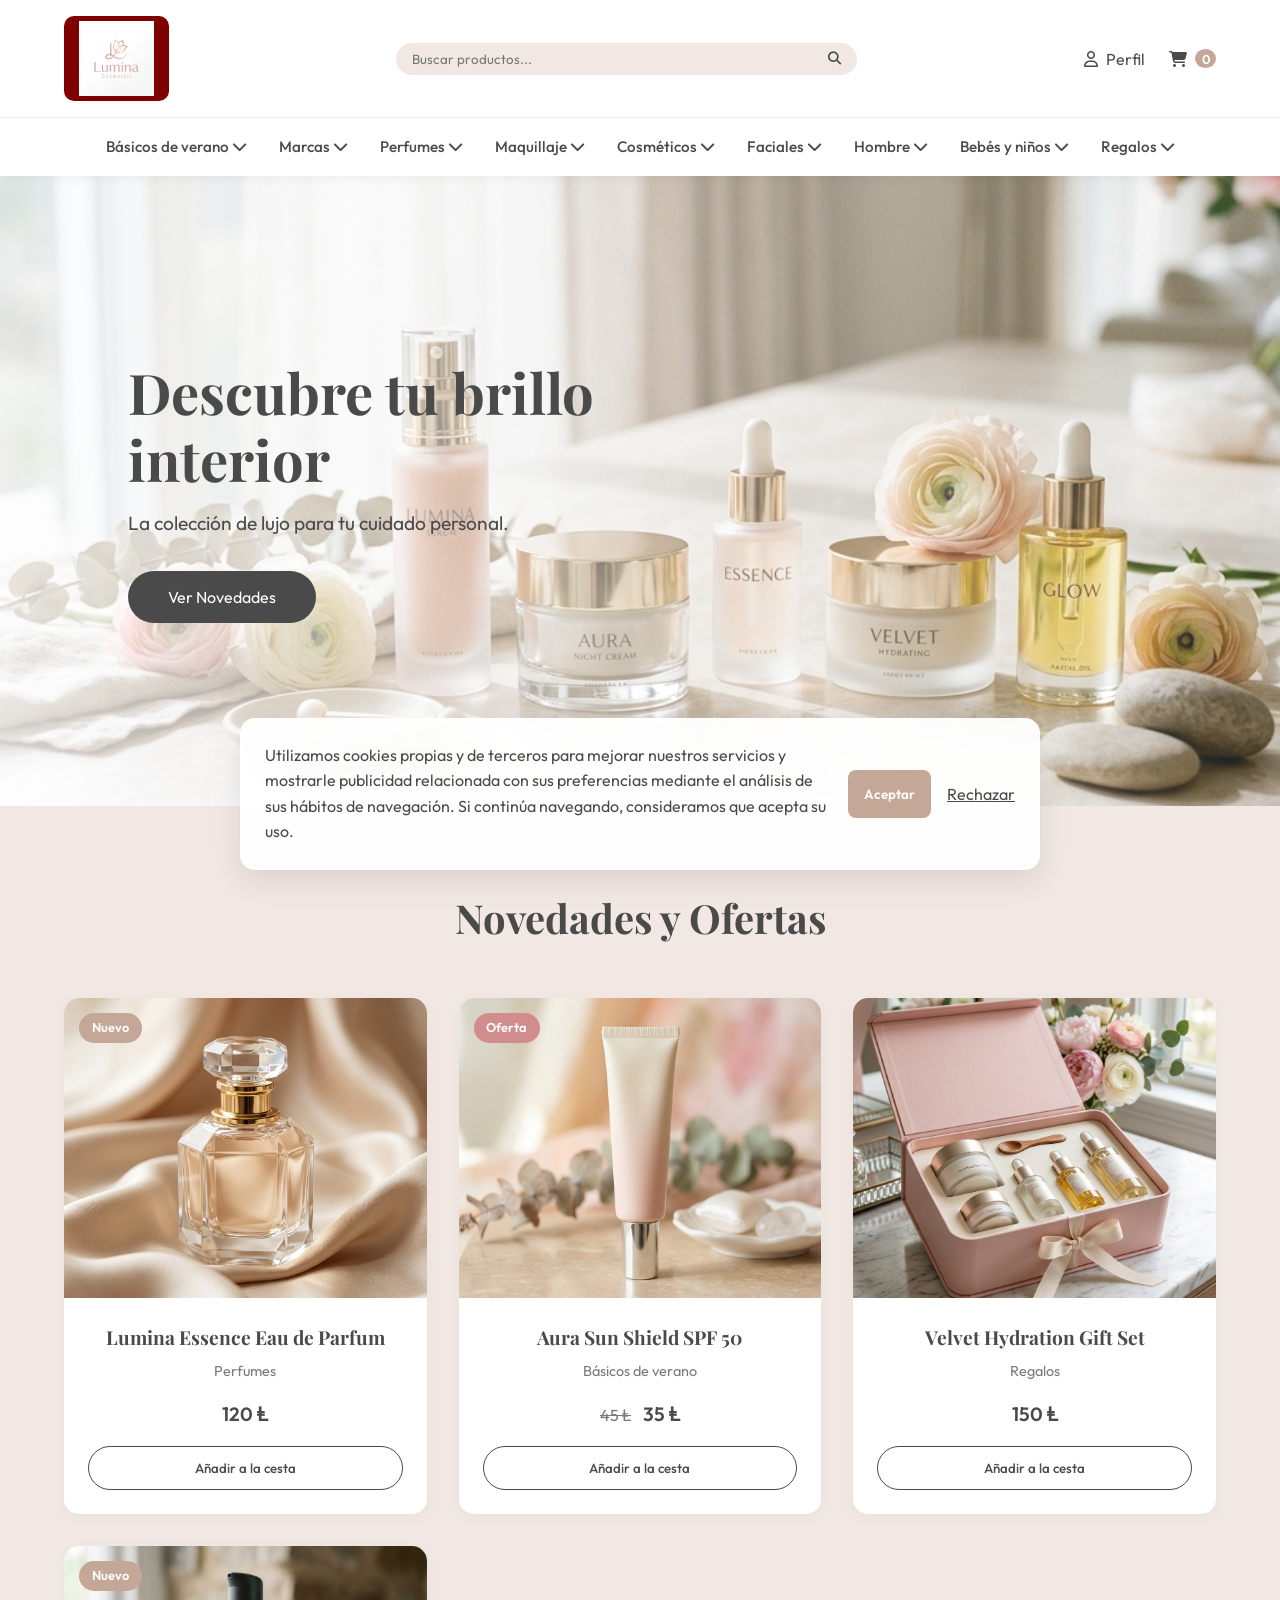
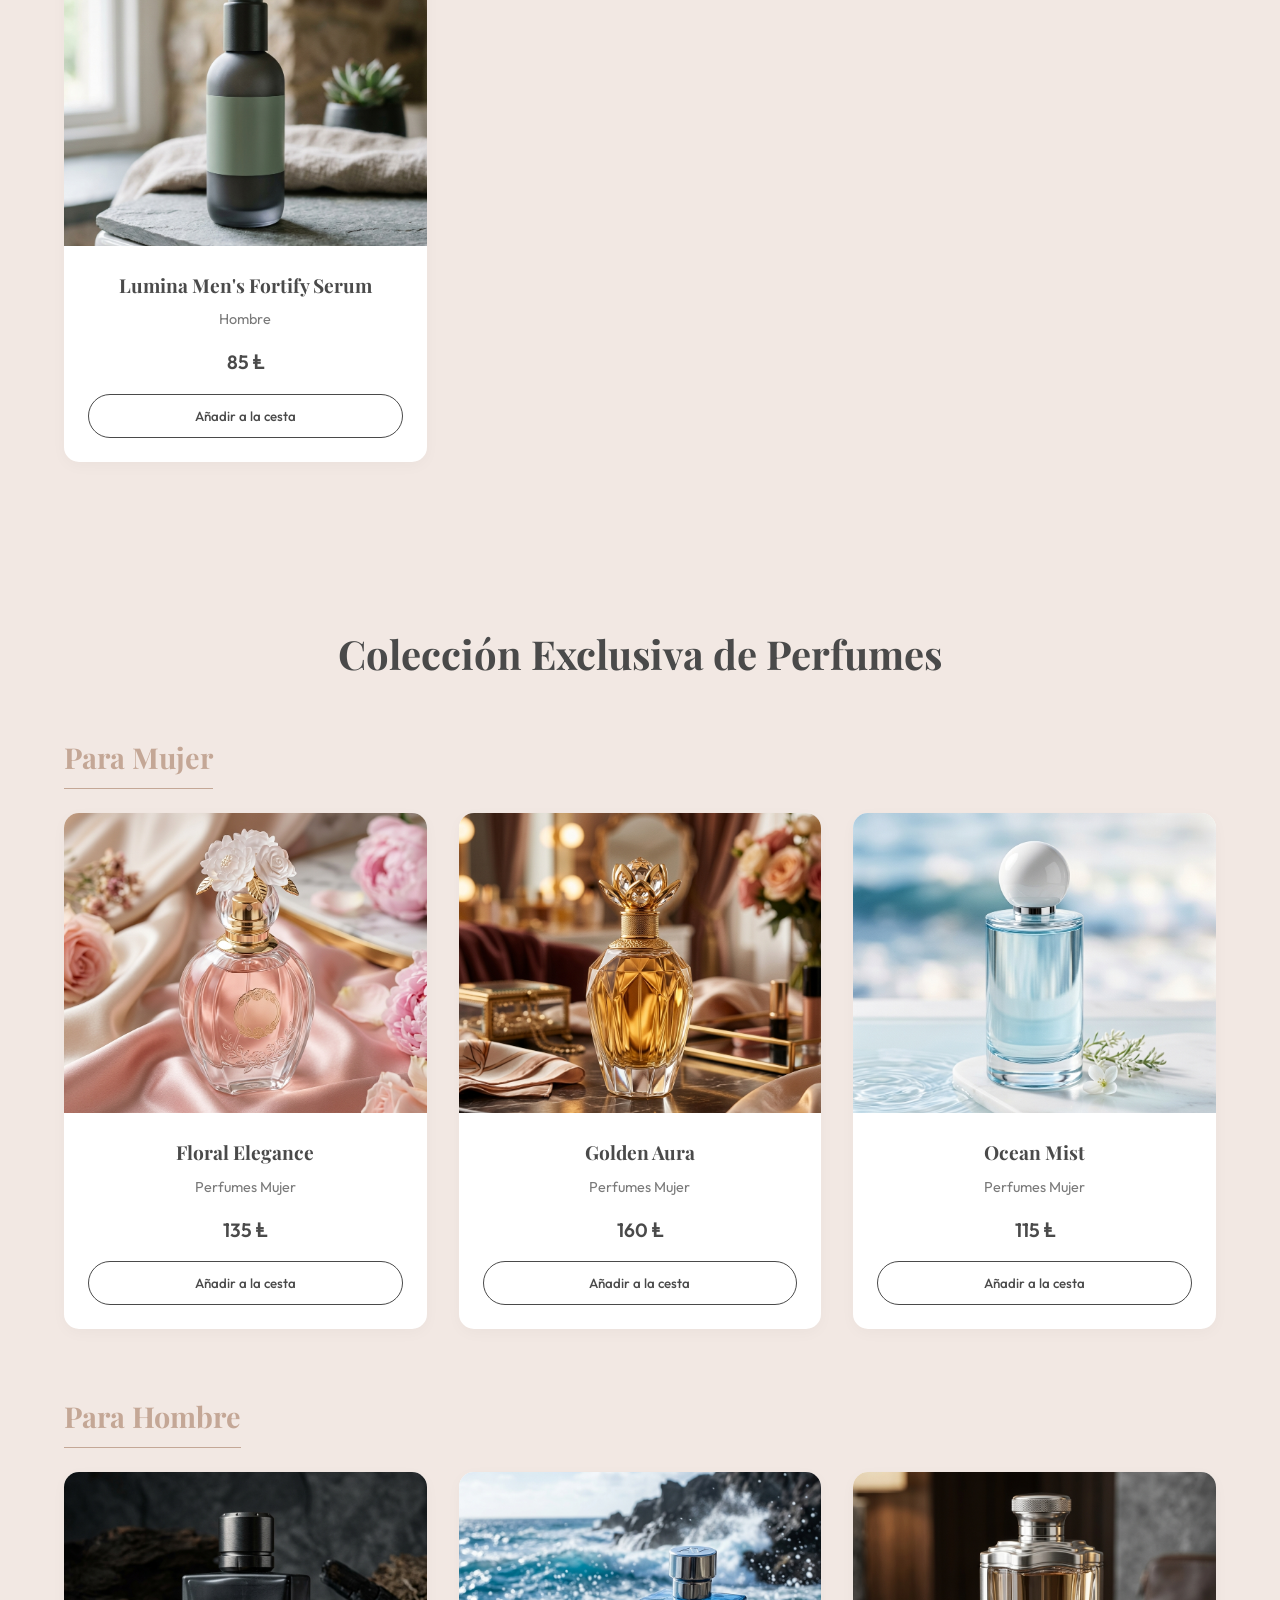
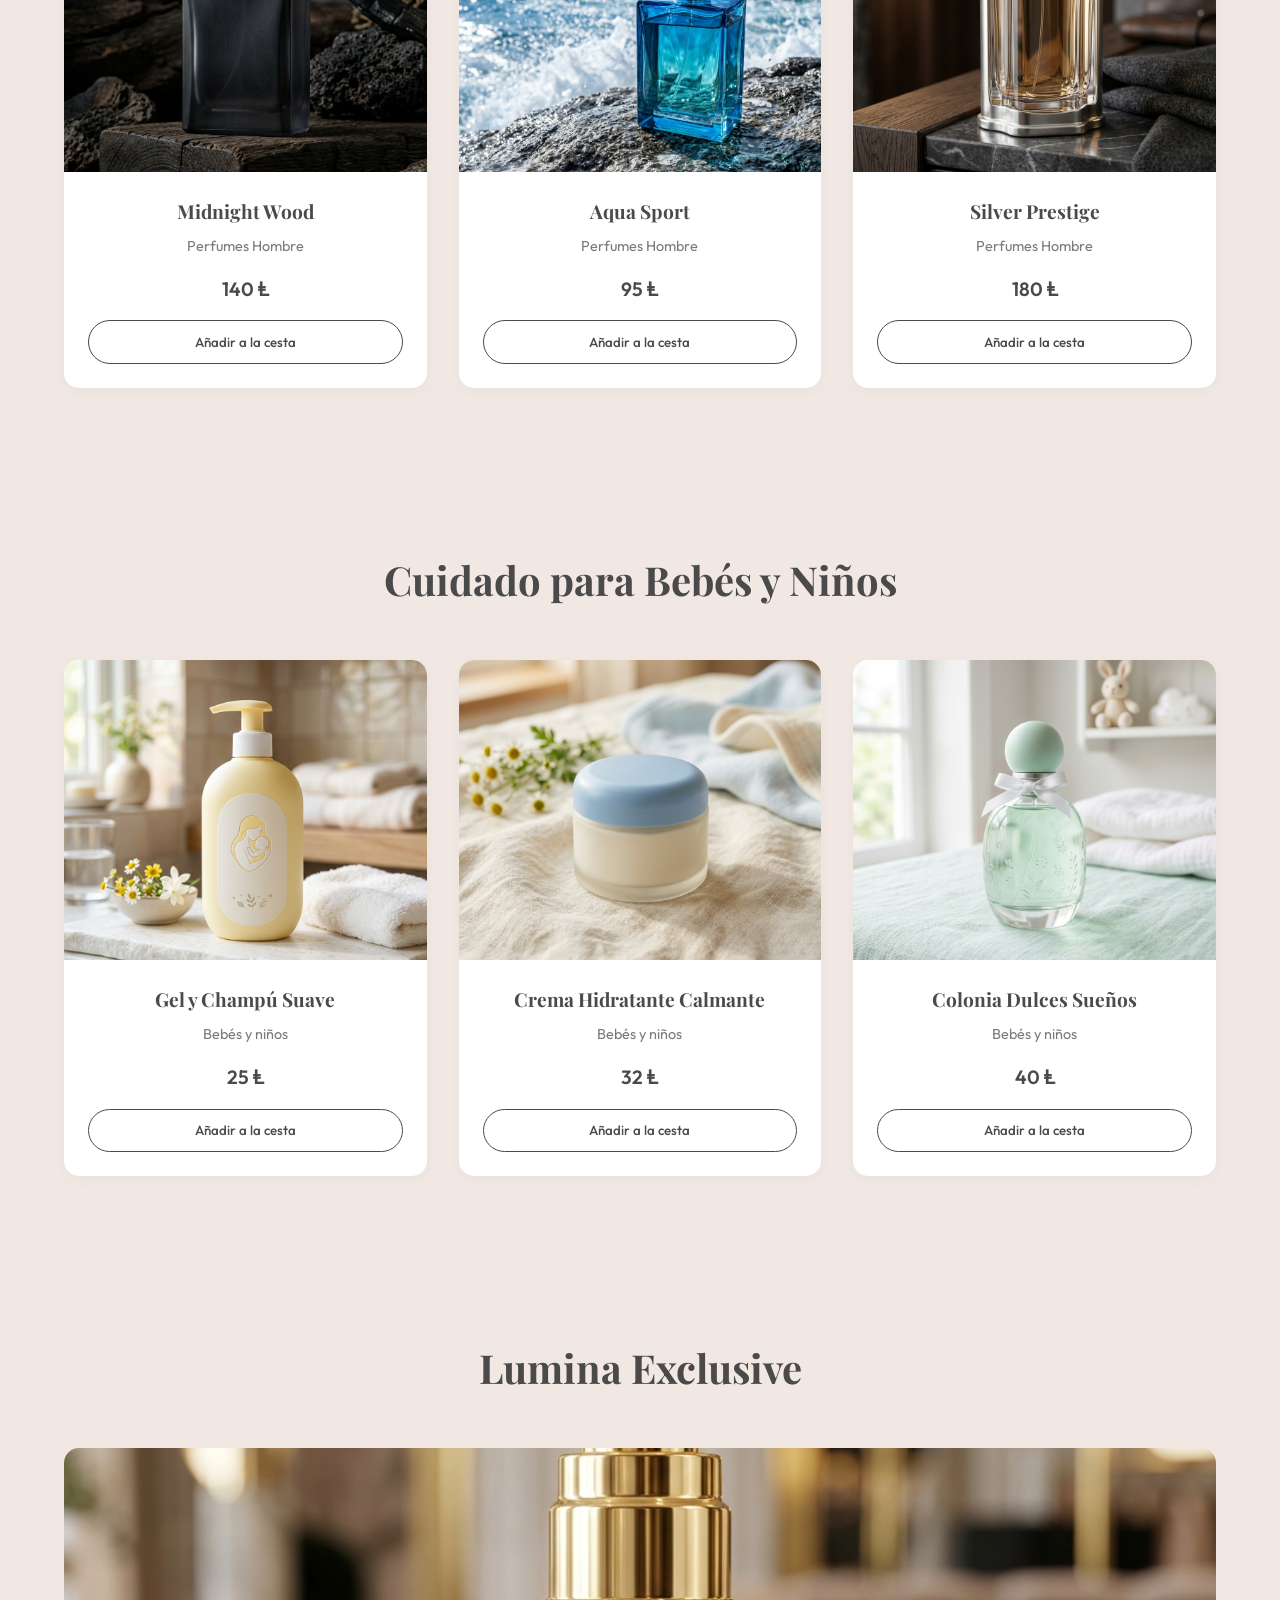
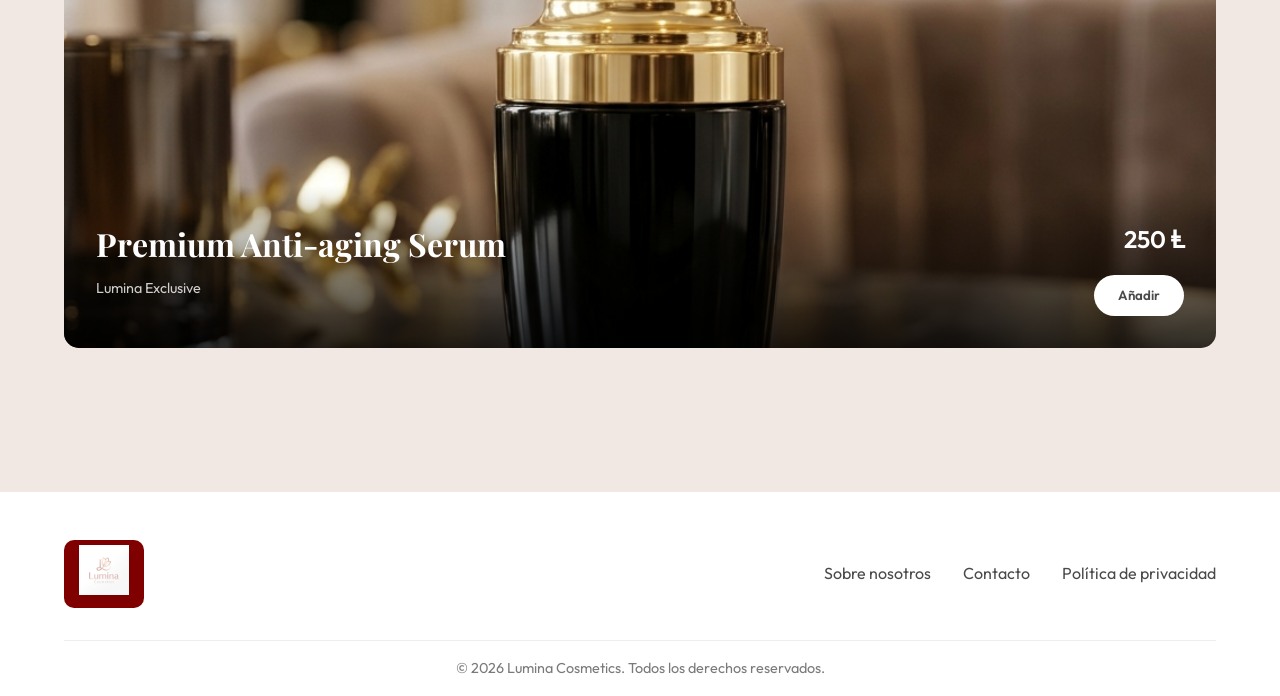
==== projects/e-commerce/index.html @ e0c413e1 "Solucionar problema de submodulo en e-commerce" ====
<!DOCTYPE html>
<html lang="es">
<head>
    <meta charset="UTF-8">
    <meta name="viewport" content="width=1200">
    <title>Lumina Cosmetics</title>
    <link rel="stylesheet" href="style.css">
    <!-- Font Awesome for icons -->
    <link rel="stylesheet" href="https://cdnjs.cloudflare.com/ajax/libs/font-awesome/6.4.0/css/all.min.css">
</head>
<body>

    <!-- Header -->
    <header class="main-header">
        <div class="header-container">
            <div class="logo">
                <a href="#"><img src="assets/logo.png" alt="Lumina Cosmetics"></a>
            </div>
            
            <div class="search-bar">
                <input type="text" id="searchInput" placeholder="Buscar productos...">
                <button id="searchBtn"><i class="fas fa-search"></i></button>
                <div id="searchResults" class="search-results-dropdown"></div>
            </div>
            
            <div class="user-actions">
                <button id="userBtn" class="icon-btn"><i class="far fa-user"></i> <span id="userNameDisplay">Perfil</span></button>
                <button id="cartBtn" class="icon-btn"><i class="fas fa-shopping-cart"></i> <span class="cart-count">0</span></button>
            </div>
        </div>

        <!-- Navigation Menu -->
        <nav class="main-nav">
            <ul class="nav-links">
                <li class="dropdown">
                    <a href="#">Básicos de verano <i class="fas fa-chevron-down"></i></a>
                    <div class="dropdown-content">
                        <a href="#">Solares</a>
                        <a href="#">Aftersun</a>
                        <a href="#">Cremas ligeras</a>
                    </div>
                </li>
                <li class="dropdown">
                    <a href="#">Marcas <i class="fas fa-chevron-down"></i></a>
                    <div class="dropdown-content">
                        <a href="#">Lumina Exclusives</a>
                        <a href="#">Aura</a>
                        <a href="#">Velvet</a>
                    </div>
                </li>
                <li class="dropdown">
                    <a href="#">Perfumes <i class="fas fa-chevron-down"></i></a>
                    <div class="dropdown-content">
                        <a href="#">Para Mujer</a>
                        <a href="#">Para Hombre</a>
                        <a href="#">Unisex</a>
                    </div>
                </li>
                <li class="dropdown">
                    <a href="#">Maquillaje <i class="fas fa-chevron-down"></i></a>
                    <div class="dropdown-content">
                        <a href="#">Rostro</a>
                        <a href="#">Ojos</a>
                        <a href="#">Labios</a>
                    </div>
                </li>
                <li class="dropdown">
                    <a href="#">Cosméticos <i class="fas fa-chevron-down"></i></a>
                    <div class="dropdown-content">
                        <a href="#">Cuerpo</a>
                        <a href="#">Cabello</a>
                        <a href="#">Accesorios</a>
                    </div>
                </li>
                <li class="dropdown">
                    <a href="#">Faciales <i class="fas fa-chevron-down"></i></a>
                    <div class="dropdown-content">
                        <a href="#">Limpieza</a>
                        <a href="#">Hidratación</a>
                        <a href="#">Anti-edad</a>
                    </div>
                </li>
                <li class="dropdown">
                    <a href="#">Hombre <i class="fas fa-chevron-down"></i></a>
                    <div class="dropdown-content">
                        <a href="#">Afeitado</a>
                        <a href="#">Cuidado Facial</a>
                        <a href="#">Cuidado Corporal</a>
                    </div>
                </li>
                <li class="dropdown">
                    <a href="#">Bebés y niños <i class="fas fa-chevron-down"></i></a>
                    <div class="dropdown-content">
                        <a href="#">Geles y Champús</a>
                        <a href="#">Lociones</a>
                        <a href="#">Colonias</a>
                    </div>
                </li>
                <li class="dropdown">
                    <a href="#">Regalos <i class="fas fa-chevron-down"></i></a>
                    <div class="dropdown-content">
                        <a href="#">Packs Mujer</a>
                        <a href="#">Packs Hombre</a>
                        <a href="#">Tarjetas Regalo</a>
                    </div>
                </li>
            </ul>
        </nav>
    </header>

    <!-- Main Content -->
    <main>
        <!-- Hero Section -->
        <section class="hero" style="background-image: url('assets/hero.png');">
            <div class="hero-content">
                <h1>Descubre tu brillo interior</h1>
                <p>La colección de lujo para tu cuidado personal.</p>
                <button class="cta-button">Ver Novedades</button>
            </div>
        </section>

        <!-- Featured Products -->
        <section class="products-section">
            <h2>Novedades y Ofertas</h2>
            <div class="products-grid">
                
                <!-- Product 1 -->
                <div class="product-card">
                    <div class="product-image">
                        <img src="assets/perfume.png" alt="Perfume Essence">
                        <span class="badge new">Nuevo</span>
                    </div>
                    <div class="product-info">
                        <h3>Lumina Essence Eau de Parfum</h3>
                        <p class="category">Perfumes</p>
                        <div class="price">
                            <span class="current-price">120 Ⱡ</span>
                        </div>
                        <button class="add-to-cart-btn" data-id="1" data-name="Lumina Essence" data-price="120" data-img="assets/perfume.png">Añadir a la cesta</button>
                    </div>
                </div>

                <!-- Product 2 -->
                <div class="product-card">
                    <div class="product-image">
                        <img src="assets/sunscreen.png" alt="Sunscreen SPF 50">
                        <span class="badge sale">Oferta</span>
                    </div>
                    <div class="product-info">
                        <h3>Aura Sun Shield SPF 50</h3>
                        <p class="category">Básicos de verano</p>
                        <div class="price">
                            <span class="old-price">45 Ⱡ</span>
                            <span class="current-price">35 Ⱡ</span>
                        </div>
                        <button class="add-to-cart-btn" data-id="2" data-name="Aura Sun Shield" data-price="35" data-img="assets/sunscreen.png">Añadir a la cesta</button>
                    </div>
                </div>

                <!-- Product 3 -->
                <div class="product-card">
                    <div class="product-image">
                        <img src="assets/gift_set.png" alt="Pack Regalo Skincare">
                    </div>
                    <div class="product-info">
                        <h3>Velvet Hydration Gift Set</h3>
                        <p class="category">Regalos</p>
                        <div class="price">
                            <span class="current-price">150 Ⱡ</span>
                        </div>
                        <button class="add-to-cart-btn" data-id="3" data-name="Velvet Hydration Set" data-price="150" data-img="assets/gift_set.png">Añadir a la cesta</button>
                    </div>
                </div>

                <!-- Product 4 -->
                <div class="product-card">
                    <div class="product-image">
                        <img src="assets/mens_skincare.png" alt="Cuidado Facial Hombre">
                        <span class="badge new">Nuevo</span>
                    </div>
                    <div class="product-info">
                        <h3>Lumina Men's Fortify Serum</h3>
                        <p class="category">Hombre</p>
                        <div class="price">
                            <span class="current-price">85 Ⱡ</span>
                        </div>
                        <button class="add-to-cart-btn" data-id="4" data-name="Men's Fortify Serum" data-price="85" data-img="assets/mens_skincare.png">Añadir a la cesta</button>
                    </div>
                </div>

            </div>
        </section>

        <!-- Perfume Collection -->
        <section class="products-section">
            <h2>Colección Exclusiva de Perfumes</h2>
            
            <h3 class="collection-title">Para Mujer</h3>
            <div class="products-grid">
                <!-- W1 -->
                <div class="product-card">
                    <div class="product-image">
                        <img src="assets/perfume_w1.png" alt="Floral Elegance">
                    </div>
                    <div class="product-info">
                        <h3>Floral Elegance</h3>
                        <p class="category">Perfumes Mujer</p>
                        <div class="price">
                            <span class="current-price">135 Ⱡ</span>
                        </div>
                        <button class="add-to-cart-btn" data-id="10" data-name="Floral Elegance" data-price="135" data-img="assets/perfume_w1.png">Añadir a la cesta</button>
                    </div>
                </div>
                <!-- W2 -->
                <div class="product-card">
                    <div class="product-image">
                        <img src="assets/perfume_w2.png" alt="Golden Aura">
                    </div>
                    <div class="product-info">
                        <h3>Golden Aura</h3>
                        <p class="category">Perfumes Mujer</p>
                        <div class="price">
                            <span class="current-price">160 Ⱡ</span>
                        </div>
                        <button class="add-to-cart-btn" data-id="11" data-name="Golden Aura" data-price="160" data-img="assets/perfume_w2.png">Añadir a la cesta</button>
                    </div>
                </div>
                <!-- W3 -->
                <div class="product-card">
                    <div class="product-image">
                        <img src="assets/perfume_w3.png" alt="Ocean Mist">
                    </div>
                    <div class="product-info">
                        <h3>Ocean Mist</h3>
                        <p class="category">Perfumes Mujer</p>
                        <div class="price">
                            <span class="current-price">115 Ⱡ</span>
                        </div>
                        <button class="add-to-cart-btn" data-id="12" data-name="Ocean Mist" data-price="115" data-img="assets/perfume_w3.png">Añadir a la cesta</button>
                    </div>
                </div>
            </div>

            <h3 class="collection-title" style="margin-top: 4rem;">Para Hombre</h3>
            <div class="products-grid">
                <!-- M1 -->
                <div class="product-card">
                    <div class="product-image">
                        <img src="assets/perfume_m1.png" alt="Midnight Wood">
                    </div>
                    <div class="product-info">
                        <h3>Midnight Wood</h3>
                        <p class="category">Perfumes Hombre</p>
                        <div class="price">
                            <span class="current-price">140 Ⱡ</span>
                        </div>
                        <button class="add-to-cart-btn" data-id="13" data-name="Midnight Wood" data-price="140" data-img="assets/perfume_m1.png">Añadir a la cesta</button>
                    </div>
                </div>
                <!-- M2 -->
                <div class="product-card">
                    <div class="product-image">
                        <img src="assets/perfume_m2.png" alt="Aqua Sport">
                    </div>
                    <div class="product-info">
                        <h3>Aqua Sport</h3>
                        <p class="category">Perfumes Hombre</p>
                        <div class="price">
                            <span class="current-price">95 Ⱡ</span>
                        </div>
                        <button class="add-to-cart-btn" data-id="14" data-name="Aqua Sport" data-price="95" data-img="assets/perfume_m2.png">Añadir a la cesta</button>
                    </div>
                </div>
                <!-- M3 -->
                <div class="product-card">
                    <div class="product-image">
                        <img src="assets/perfume_m3.png" alt="Silver Prestige">
                    </div>
                    <div class="product-info">
                        <h3>Silver Prestige</h3>
                        <p class="category">Perfumes Hombre</p>
                        <div class="price">
                            <span class="current-price">180 Ⱡ</span>
                        </div>
                        <button class="add-to-cart-btn" data-id="15" data-name="Silver Prestige" data-price="180" data-img="assets/perfume_m3.png">Añadir a la cesta</button>
                    </div>
                </div>
            </div>
        </section>

        <!-- Baby Collection -->
        <section class="products-section">
            <h2>Cuidado para Bebés y Niños</h2>
            <div class="products-grid">
                <!-- B1 -->
                <div class="product-card">
                    <div class="product-image">
                        <img src="assets/baby_p1.png" alt="Gel y Champú Suave">
                    </div>
                    <div class="product-info">
                        <h3>Gel y Champú Suave</h3>
                        <p class="category">Bebés y niños</p>
                        <div class="price">
                            <span class="current-price">25 Ⱡ</span>
                        </div>
                        <button class="add-to-cart-btn" data-id="16" data-name="Gel y Champú Suave" data-price="25" data-img="assets/baby_p1.png">Añadir a la cesta</button>
                    </div>
                </div>
                <!-- B2 -->
                <div class="product-card">
                    <div class="product-image">
                        <img src="assets/baby_p2.png" alt="Crema Hidratante Calmante">
                    </div>
                    <div class="product-info">
                        <h3>Crema Hidratante Calmante</h3>
                        <p class="category">Bebés y niños</p>
                        <div class="price">
                            <span class="current-price">32 Ⱡ</span>
                        </div>
                        <button class="add-to-cart-btn" data-id="17" data-name="Crema Hidratante Calmante" data-price="32" data-img="assets/baby_p2.png">Añadir a la cesta</button>
                    </div>
                </div>
                <!-- B3 -->
                <div class="product-card">
                    <div class="product-image">
                        <img src="assets/baby_p3.png" alt="Colonia Dulces Sueños">
                    </div>
                    <div class="product-info">
                        <h3>Colonia Dulces Sueños</h3>
                        <p class="category">Bebés y niños</p>
                        <div class="price">
                            <span class="current-price">40 Ⱡ</span>
                        </div>
                        <button class="add-to-cart-btn" data-id="18" data-name="Colonia Dulces Sueños" data-price="40" data-img="assets/baby_p3.png">Añadir a la cesta</button>
                    </div>
                </div>
            </div>
        </section>

        <!-- Lumina Exclusive Collection (Slider) -->
        <section class="products-section">
            <h2>Lumina Exclusive</h2>
            <div class="full-width-slider">
                <!-- LE 1 -->
                <div class="full-slide">
                    <img src="assets/le_1.png" alt="Premium Anti-aging Serum">
                    <div class="slide-info">
                        <div>
                            <h3>Premium Anti-aging Serum</h3>
                            <p class="category">Lumina Exclusive</p>
                        </div>
                        <div class="slide-action">
                            <span class="current-price">250 Ⱡ</span>
                            <button class="add-to-cart-btn" data-id="19" data-name="Premium Anti-aging Serum" data-price="250" data-img="assets/le_1.png">Añadir</button>
                        </div>
                    </div>
                </div>
                <!-- LE 2 -->
                <div class="full-slide">
                    <img src="assets/le_2.png" alt="Ultimate Hydration Cream">
                    <div class="slide-info">
                        <div>
                            <h3>Ultimate Hydration Cream</h3>
                            <p class="category">Lumina Exclusive</p>
                        </div>
                        <div class="slide-action">
                            <span class="current-price">220 Ⱡ</span>
                            <button class="add-to-cart-btn" data-id="20" data-name="Ultimate Hydration Cream" data-price="220" data-img="assets/le_2.png">Añadir</button>
                        </div>
                    </div>
                </div>
                <!-- LE 3 (Placeholder) -->
                <div class="full-slide">
                    <img src="assets/perfume.png" alt="Illuminating Eye Contour">
                    <div class="slide-info">
                        <div>
                            <h3>Illuminating Eye Contour</h3>
                            <p class="category">Lumina Exclusive</p>
                        </div>
                        <div class="slide-action">
                            <span class="current-price">180 Ⱡ</span>
                            <button class="add-to-cart-btn" data-id="21" data-name="Illuminating Eye Contour" data-price="180" data-img="assets/perfume.png">Añadir</button>
                        </div>
                    </div>
                </div>
                <!-- LE 4 (Placeholder) -->
                <div class="full-slide">
                    <img src="assets/gift_set.png" alt="Night Repair Elixir">
                    <div class="slide-info">
                        <div>
                            <h3>Night Repair Elixir</h3>
                            <p class="category">Lumina Exclusive</p>
                        </div>
                        <div class="slide-action">
                            <span class="current-price">290 Ⱡ</span>
                            <button class="add-to-cart-btn" data-id="22" data-name="Night Repair Elixir" data-price="290" data-img="assets/gift_set.png">Añadir</button>
                        </div>
                    </div>
                </div>
                <!-- LE 5 (Placeholder) -->
                <div class="full-slide">
                    <img src="assets/mens_skincare.png" alt="Radiance Face Mask">
                    <div class="slide-info">
                        <div>
                            <h3>Radiance Face Mask</h3>
                            <p class="category">Lumina Exclusive</p>
                        </div>
                        <div class="slide-action">
                            <span class="current-price">150 Ⱡ</span>
                            <button class="add-to-cart-btn" data-id="23" data-name="Radiance Face Mask" data-price="150" data-img="assets/mens_skincare.png">Añadir</button>
                        </div>
                    </div>
                </div>
            </div>
        </section>
    </main>

    <!-- Footer -->
    <footer>
        <div class="footer-content">
            <div class="footer-logo">
                <img src="assets/logo.png" alt="Lumina Cosmetics">
            </div>
            <div class="footer-links">
                <a href="#">Sobre nosotros</a>
                <a href="#">Contacto</a>
                <a href="#">Política de privacidad</a>
            </div>
        </div>
        <p class="copyright">&copy; 2026 Lumina Cosmetics. Todos los derechos reservados.</p>
    </footer>

    <!-- Modals -->

    <!-- Auth Modal -->
    <div id="authModal" class="modal">
        <div class="modal-content glass-effect">
            <span class="close-btn auth-close">&times;</span>
            <div class="auth-forms">
                <div id="loginFormContainer">
                    <h2>Iniciar Sesión</h2>
                    <form id="loginForm">
                        <input type="email" id="loginEmail" placeholder="Email" required>
                        <input type="password" id="loginPassword" placeholder="Contraseña" required>
                        <button type="submit" class="primary-btn">Entrar</button>
                        <p>¿No tienes cuenta? <a href="#" id="showRegister">Regístrate</a></p>
                    </form>
                </div>
                <div id="registerFormContainer" style="display: none;">
                    <h2>Registro</h2>
                    <form id="registerForm">
                        <input type="text" id="regName" placeholder="Nombre completo" required>
                        <input type="email" id="regEmail" placeholder="Email" required>
                        <input type="password" id="regPassword" placeholder="Contraseña" required>
                        <button type="submit" class="primary-btn">Crear cuenta</button>
                        <p>¿Ya tienes cuenta? <a href="#" id="showLogin">Inicia sesión</a></p>
                    </form>
                </div>
            </div>
        </div>
    </div>

    <!-- Cart / Checkout Modal -->
    <div id="cartModal" class="modal">
        <div class="modal-content glass-effect cart-content">
            <span class="close-btn cart-close">&times;</span>
            <h2>Tu Cesta</h2>
            
            <div id="cartItems" class="cart-items">
                <!-- Items will be injected here via JS -->
            </div>
            
            <div class="cart-summary">
                <div class="total-row">
                    <span>Total:</span>
                    <span id="cartTotal">0 Ⱡ</span>
                </div>
                
                <div class="checkout-section">
                    <h3>Método de pago</h3>
                    <div class="payment-methods">
                        <label class="payment-option">
                            <input type="radio" name="payment" value="tarjeta" checked>
                            <i class="far fa-credit-card"></i> Tarjeta
                        </label>
                        <label class="payment-option">
                            <input type="radio" name="payment" value="bizum">
                            <i class="fas fa-mobile-alt"></i> Bizum
                        </label>
                        <label class="payment-option">
                            <input type="radio" name="payment" value="paypal">
                            <i class="fab fa-paypal"></i> PayPal
                        </label>
                    </div>
                    <button id="checkoutBtn" class="primary-btn w-100">Finalizar Compra</button>
                </div>
            </div>
        </div>
    </div>

    <!-- Cookie Banner -->
    <div id="cookieBanner" class="cookie-banner glass-effect">
        <div class="cookie-content">
            <p>Utilizamos cookies propias y de terceros para mejorar nuestros servicios y mostrarle publicidad relacionada con sus preferencias mediante el análisis de sus hábitos de navegación. Si continúa navegando, consideramos que acepta su uso.</p>
            <div class="cookie-buttons">
                <button id="acceptCookies" class="primary-btn">Aceptar</button>
                <button id="rejectCookies" class="icon-btn" style="text-decoration: underline;">Rechazar</button>
            </div>
        </div>
    </div>

    <script src="script.js"></script>
</body>
</html>
---- projects/e-commerce/style.css ----
@import url('https://fonts.googleapis.com/css2?family=Outfit:wght@300;400;500;600&family=Playfair+Display:ital,wght@0,400;0,600;1,400&display=swap');

:root {
    --primary-color: #e8dcd0; /* Soft beige */
    --secondary-color: #f2e8e3; /* Softer pastel */
    --accent-color: #c4a796; /* Darker elegant nude/sage-like accent */
    --text-color: #4a4a4a;
    --text-light: #7a7a7a;
    --white: #ffffff;
    --glass-bg: rgba(255, 255, 255, 0.7);
    --glass-border: rgba(255, 255, 255, 0.4);
    
    --font-sans: 'Outfit', sans-serif;
    --font-serif: 'Playfair Display', serif;
}

* {
    margin: 0;
    padding: 0;
    box-sizing: border-box;
}

body {
    font-family: var(--font-sans);
    color: var(--text-color);
    background-color: var(--secondary-color);
    line-height: 1.6;
}

a {
    text-decoration: none;
    color: inherit;
}

ul {
    list-style: none;
}

/* Glassmorphism utility */
.glass-effect {
    background: var(--glass-bg);
    backdrop-filter: blur(10px);
    -webkit-backdrop-filter: blur(10px);
    border: 1px solid var(--glass-border);
    box-shadow: 0 8px 32px rgba(0, 0, 0, 0.05);
}

/* Header */
.main-header {
    background-color: var(--white);
    position: sticky;
    top: 0;
    z-index: 100;
    box-shadow: 0 2px 10px rgba(0,0,0,0.05);
}

.header-container {
    display: flex;
    justify-content: space-between;
    align-items: center;
    padding: 1rem 5%;
    max-width: 1400px;
    margin: 0 auto;
}

.logo {
    background-color: #800000; /* Granate */
    padding: 5px 15px;
    border-radius: 10px;
    display: inline-block;
}

.logo a, .footer-logo {
    display: flex;
    align-items: center;
    text-decoration: none;
}

.logo img, .footer-logo img {
    height: 75px;
    object-fit: contain;
    transition: transform 0.3s ease, filter 0.3s ease;
    filter: drop-shadow(0 2px 4px rgba(0,0,0,0.05));
}

.logo img:hover, .footer-logo img:hover {
    transform: scale(1.05);
    filter: drop-shadow(0 4px 8px rgba(0,0,0,0.15));
}

.search-bar {
    display: flex;
    align-items: center;
    background-color: var(--secondary-color);
    border-radius: 25px;
    padding: 0.5rem 1rem;
    width: 40%;
    position: relative;
}

.search-results-dropdown {
    position: absolute;
    top: 110%;
    left: 0;
    width: 100%;
    background-color: var(--white);
    border-radius: 15px;
    box-shadow: 0 10px 30px rgba(0, 0, 0, 0.1);
    max-height: 400px;
    overflow-y: auto;
    z-index: 1000;
    display: none;
    flex-direction: column;
}

.search-results-dropdown.show {
    display: flex;
}

.search-result-item {
    display: flex;
    align-items: center;
    gap: 1rem;
    padding: 1rem;
    border-bottom: 1px solid #eee;
    text-decoration: none;
    color: var(--text-color);
    transition: background-color 0.2s;
    cursor: pointer;
}

.search-result-item:last-child {
    border-bottom: none;
}

.search-result-item:hover {
    background-color: var(--secondary-color);
}

.search-result-item img {
    width: 50px;
    height: 50px;
    object-fit: cover;
    border-radius: 8px;
}

.search-result-info h4 {
    margin: 0;
    font-size: 1rem;
    font-weight: 600;
}

.search-result-info p {
    margin: 0;
    font-size: 0.8rem;
    color: var(--text-light);
}

.search-no-results {
    padding: 1.5rem;
    text-align: center;
    color: var(--text-light);
    font-style: italic;
}

.search-bar input {
    border: none;
    background: transparent;
    outline: none;
    width: 100%;
    font-family: var(--font-sans);
    color: var(--text-color);
}

.search-bar button {
    background: transparent;
    border: none;
    color: var(--text-color);
    cursor: pointer;
}

.user-actions {
    display: flex;
    gap: 1.5rem;
}

.icon-btn {
    background: transparent;
    border: none;
    cursor: pointer;
    font-size: 1rem;
    font-family: var(--font-sans);
    color: var(--text-color);
    display: flex;
    align-items: center;
    gap: 0.5rem;
    transition: color 0.3s;
}

.icon-btn:hover {
    color: var(--accent-color);
}

.cart-count {
    background-color: var(--accent-color);
    color: var(--white);
    padding: 0.1rem 0.4rem;
    border-radius: 50%;
    font-size: 0.8rem;
    font-weight: 600;
}

/* Navigation */
.main-nav {
    border-top: 1px solid #f0f0f0;
    padding: 0.5rem 5%;
    background-color: var(--white);
}

.nav-links {
    display: flex;
    justify-content: center;
    gap: 2rem;
    flex-wrap: wrap;
}

.nav-links li {
    position: relative;
    padding: 0.5rem 0;
}

.nav-links a {
    font-size: 0.95rem;
    font-weight: 500;
    transition: color 0.3s;
}

.nav-links a:hover {
    color: var(--accent-color);
}

/* Dropdowns */
.dropdown-content {
    display: none;
    position: absolute;
    top: 100%;
    left: 50%;
    transform: translateX(-50%);
    background-color: var(--white);
    min-width: 160px;
    box-shadow: 0 8px 16px rgba(0,0,0,0.05);
    z-index: 1;
    border-radius: 8px;
    padding: 0.5rem 0;
}

.dropdown:hover .dropdown-content {
    display: flex;
    flex-direction: column;
}

.dropdown-content a {
    padding: 0.7rem 1rem;
    display: block;
    text-align: center;
    font-size: 0.9rem;
}

.dropdown-content a:hover {
    background-color: var(--secondary-color);
}

/* Hero Section */
.hero {
    height: 70vh;
    background-size: cover;
    background-position: center;
    display: flex;
    align-items: center;
    justify-content: flex-start;
    padding-left: 10%;
    position: relative;
}

.hero::before {
    content: '';
    position: absolute;
    top: 0; left: 0; width: 100%; height: 100%;
    background: linear-gradient(to right, rgba(255,255,255,0.8), rgba(255,255,255,0.1));
}

.hero-content {
    position: relative;
    z-index: 1;
    max-width: 500px;
}

.hero-content h1 {
    font-family: var(--font-serif);
    font-size: 3.5rem;
    color: var(--text-color);
    margin-bottom: 1rem;
    line-height: 1.2;
}

.hero-content p {
    font-size: 1.2rem;
    margin-bottom: 2rem;
    color: var(--text-color);
}

.cta-button {
    padding: 1rem 2.5rem;
    background-color: var(--text-color);
    color: var(--white);
    border: none;
    border-radius: 30px;
    font-size: 1rem;
    font-family: var(--font-sans);
    cursor: pointer;
    transition: all 0.3s ease;
}

.cta-button:hover {
    background-color: var(--accent-color);
    transform: translateY(-2px);
}

/* Products Section */
.products-section {
    padding: 5rem 5%;
    max-width: 1400px;
    margin: 0 auto;
}

.products-section h2 {
    font-family: var(--font-serif);
    text-align: center;
    font-size: 2.5rem;
    margin-bottom: 3rem;
}

.collection-title {
    font-family: var(--font-serif);
    font-size: 1.8rem;
    margin-bottom: 1.5rem;
    color: var(--accent-color);
    border-bottom: 1px solid var(--accent-color);
    display: inline-block;
    padding-bottom: 0.5rem;
}

/* Full Width Slider Styles */
.full-width-slider {
    display: flex;
    overflow-x: auto;
    scroll-snap-type: x mandatory;
    padding: 0;
    gap: 0;
    -ms-overflow-style: none;  /* IE and Edge */
    scrollbar-width: none;  /* Firefox */
}

.full-width-slider::-webkit-scrollbar {
    display: none; /* Chrome, Safari and Opera */
}

.full-slide {
    width: 100%;
    flex: 0 0 100%;
    scroll-snap-align: center;
    position: relative;
    border-radius: 15px;
    overflow: hidden;
}

.full-slide img {
    width: 100%;
    height: 500px;
    object-fit: cover;
    display: block;
}

.slide-info {
    position: absolute;
    bottom: 0;
    left: 0;
    width: 100%;
    padding: 2rem;
    background: linear-gradient(to top, rgba(0,0,0,0.8), transparent);
    color: var(--white);
    display: flex;
    justify-content: space-between;
    align-items: flex-end;
}

.slide-info h3 {
    color: var(--white);
    font-size: 2rem;
    margin-bottom: 0.5rem;
    font-family: var(--font-serif);
}

.slide-info .category {
    color: var(--white);
    opacity: 0.8;
}

.slide-action {
    text-align: right;
}

.slide-action .current-price {
    display: block;
    font-size: 1.5rem;
    font-weight: 600;
    margin-bottom: 1rem;
    color: var(--white);
}

.slide-action .add-to-cart-btn {
    background-color: var(--white);
    color: var(--text-color);
    padding: 0.8rem 1.5rem;
    border: none;
    border-radius: 25px;
    cursor: pointer;
    font-weight: 600;
    transition: background-color 0.3s;
}

.slide-action .add-to-cart-btn:hover {
    background-color: var(--bg-color);
}

.products-grid {
    display: grid;
    grid-template-columns: repeat(auto-fit, minmax(280px, 1fr));
    gap: 2rem;
}

.product-card {
    background-color: var(--white);
    border-radius: 15px;
    overflow: hidden;
    box-shadow: 0 4px 15px rgba(0,0,0,0.03);
    transition: transform 0.3s ease, box-shadow 0.3s ease;
}

.product-card:hover {
    transform: translateY(-10px);
    box-shadow: 0 10px 25px rgba(0,0,0,0.08);
}

.product-image {
    position: relative;
    height: 300px;
    width: 100%;
    overflow: hidden;
    background-color: var(--secondary-color);
}

.product-image img {
    width: 100%;
    height: 100%;
    object-fit: cover;
    transition: transform 0.5s ease;
}

.product-card:hover .product-image img {
    transform: scale(1.05);
}

.badge {
    position: absolute;
    top: 15px;
    left: 15px;
    padding: 0.3rem 0.8rem;
    border-radius: 20px;
    font-size: 0.8rem;
    font-weight: 600;
    color: var(--white);
}

.badge.new {
    background-color: var(--accent-color);
}

.badge.sale {
    background-color: #d18d8d;
}

.product-info {
    padding: 1.5rem;
    text-align: center;
}

.product-info h3 {
    font-family: var(--font-serif);
    font-size: 1.2rem;
    margin-bottom: 0.5rem;
}

.category {
    font-size: 0.9rem;
    color: var(--text-light);
    margin-bottom: 1rem;
}

.price {
    font-size: 1.2rem;
    font-weight: 600;
    margin-bottom: 1rem;
}

.old-price {
    text-decoration: line-through;
    color: var(--text-light);
    margin-right: 0.5rem;
    font-size: 1rem;
    font-weight: 400;
}

.add-to-cart-btn {
    width: 100%;
    padding: 0.8rem;
    background-color: transparent;
    border: 1px solid var(--text-color);
    color: var(--text-color);
    border-radius: 25px;
    cursor: pointer;
    transition: all 0.3s;
    font-family: var(--font-sans);
    font-weight: 500;
}

.add-to-cart-btn:hover {
    background-color: var(--text-color);
    color: var(--white);
}

/* Modals */
.modal {
    display: none;
    position: fixed;
    z-index: 1000;
    left: 0;
    top: 0;
    width: 100%;
    height: 100%;
    background-color: rgba(0,0,0,0.4);
    align-items: center;
    justify-content: center;
}

.modal.show {
    display: flex;
}

.modal-content {
    background-color: var(--white);
    padding: 2.5rem;
    border-radius: 20px;
    width: 90%;
    max-width: 400px;
    position: relative;
    animation: modalFadeIn 0.3s ease;
}

.cart-content {
    max-width: 500px;
}

@keyframes modalFadeIn {
    from { opacity: 0; transform: translateY(-20px); }
    to { opacity: 1; transform: translateY(0); }
}

.close-btn {
    position: absolute;
    top: 15px;
    right: 20px;
    font-size: 1.5rem;
    cursor: pointer;
    color: var(--text-light);
}

/* Forms */
.auth-forms h2 {
    font-family: var(--font-serif);
    margin-bottom: 1.5rem;
    text-align: center;
}

.auth-forms form {
    display: flex;
    flex-direction: column;
    gap: 1rem;
}

.auth-forms input {
    padding: 0.8rem 1rem;
    border: 1px solid #ddd;
    border-radius: 8px;
    font-family: var(--font-sans);
    outline: none;
    transition: border-color 0.3s;
}

.auth-forms input:focus {
    border-color: var(--accent-color);
}

.primary-btn {
    padding: 1rem;
    background-color: var(--accent-color);
    color: var(--white);
    border: none;
    border-radius: 8px;
    cursor: pointer;
    font-family: var(--font-sans);
    font-weight: 600;
    transition: background-color 0.3s;
}

.primary-btn:hover {
    background-color: #b39482;
}

.auth-forms p {
    text-align: center;
    font-size: 0.9rem;
    margin-top: 1rem;
}

.auth-forms a {
    color: var(--accent-color);
    font-weight: 600;
}

/* Cart Details */
.cart-items {
    max-height: 300px;
    overflow-y: auto;
    margin: 1.5rem 0;
}

.cart-item {
    display: flex;
    align-items: center;
    justify-content: space-between;
    padding: 1rem 0;
    border-bottom: 1px solid #eee;
}

.cart-item-info {
    display: flex;
    align-items: center;
    gap: 1rem;
}

.cart-item-info img {
    width: 50px;
    height: 50px;
    object-fit: cover;
    border-radius: 5px;
}

.cart-item-remove {
    color: #d18d8d;
    cursor: pointer;
    background: none;
    border: none;
}

.total-row {
    display: flex;
    justify-content: space-between;
    font-size: 1.2rem;
    font-weight: 600;
    margin-bottom: 1.5rem;
}

.payment-methods {
    display: flex;
    flex-direction: column;
    gap: 0.5rem;
    margin: 1rem 0 1.5rem 0;
}

.payment-option {
    display: flex;
    align-items: center;
    gap: 0.8rem;
    padding: 0.8rem;
    border: 1px solid #ddd;
    border-radius: 8px;
    cursor: pointer;
}

.payment-option:hover {
    background-color: var(--secondary-color);
}

.w-100 {
    width: 100%;
}

/* Footer */
footer {
    background-color: var(--white);
    padding: 3rem 5% 1rem;
    margin-top: 4rem;
}

.footer-content {
    display: flex;
    justify-content: space-between;
    align-items: center;
    border-bottom: 1px solid #eee;
    padding-bottom: 2rem;
    margin-bottom: 1rem;
    flex-wrap: wrap;
    gap: 2rem;
}

.footer-logo {
    background-color: #800000; /* Granate */
    padding: 5px 15px;
    border-radius: 10px;
    display: inline-block;
}

.footer-logo img {
    height: 50px;
    object-fit: contain;
}

.footer-links {
    display: flex;
    gap: 2rem;
}

.copyright {
    text-align: center;
    color: var(--text-light);
    font-size: 0.9rem;
}

/* Responsive (Removido para forzar vista de escritorio) */

/* Cookie Banner */
.cookie-banner {
    position: fixed;
    bottom: 30px;
    left: 50%;
    transform: translate(-50%, 150%);
    width: 90%;
    max-width: 800px;
    z-index: 1000;
    padding: 1.5rem;
    border-radius: 15px;
    box-shadow: 0 10px 30px rgba(0, 0, 0, 0.1);
    background-color: rgba(255, 255, 255, 0.95);
    transition: transform 0.5s ease-in-out;
}

.cookie-banner.show {
    transform: translate(-50%, 0);
}

.cookie-content {
    display: flex;
    flex-direction: row;
    gap: 1rem;
    align-items: center;
    text-align: left;
    justify-content: space-between;
}

.cookie-buttons {
    display: flex;
    gap: 1rem;
    align-items: center;
}
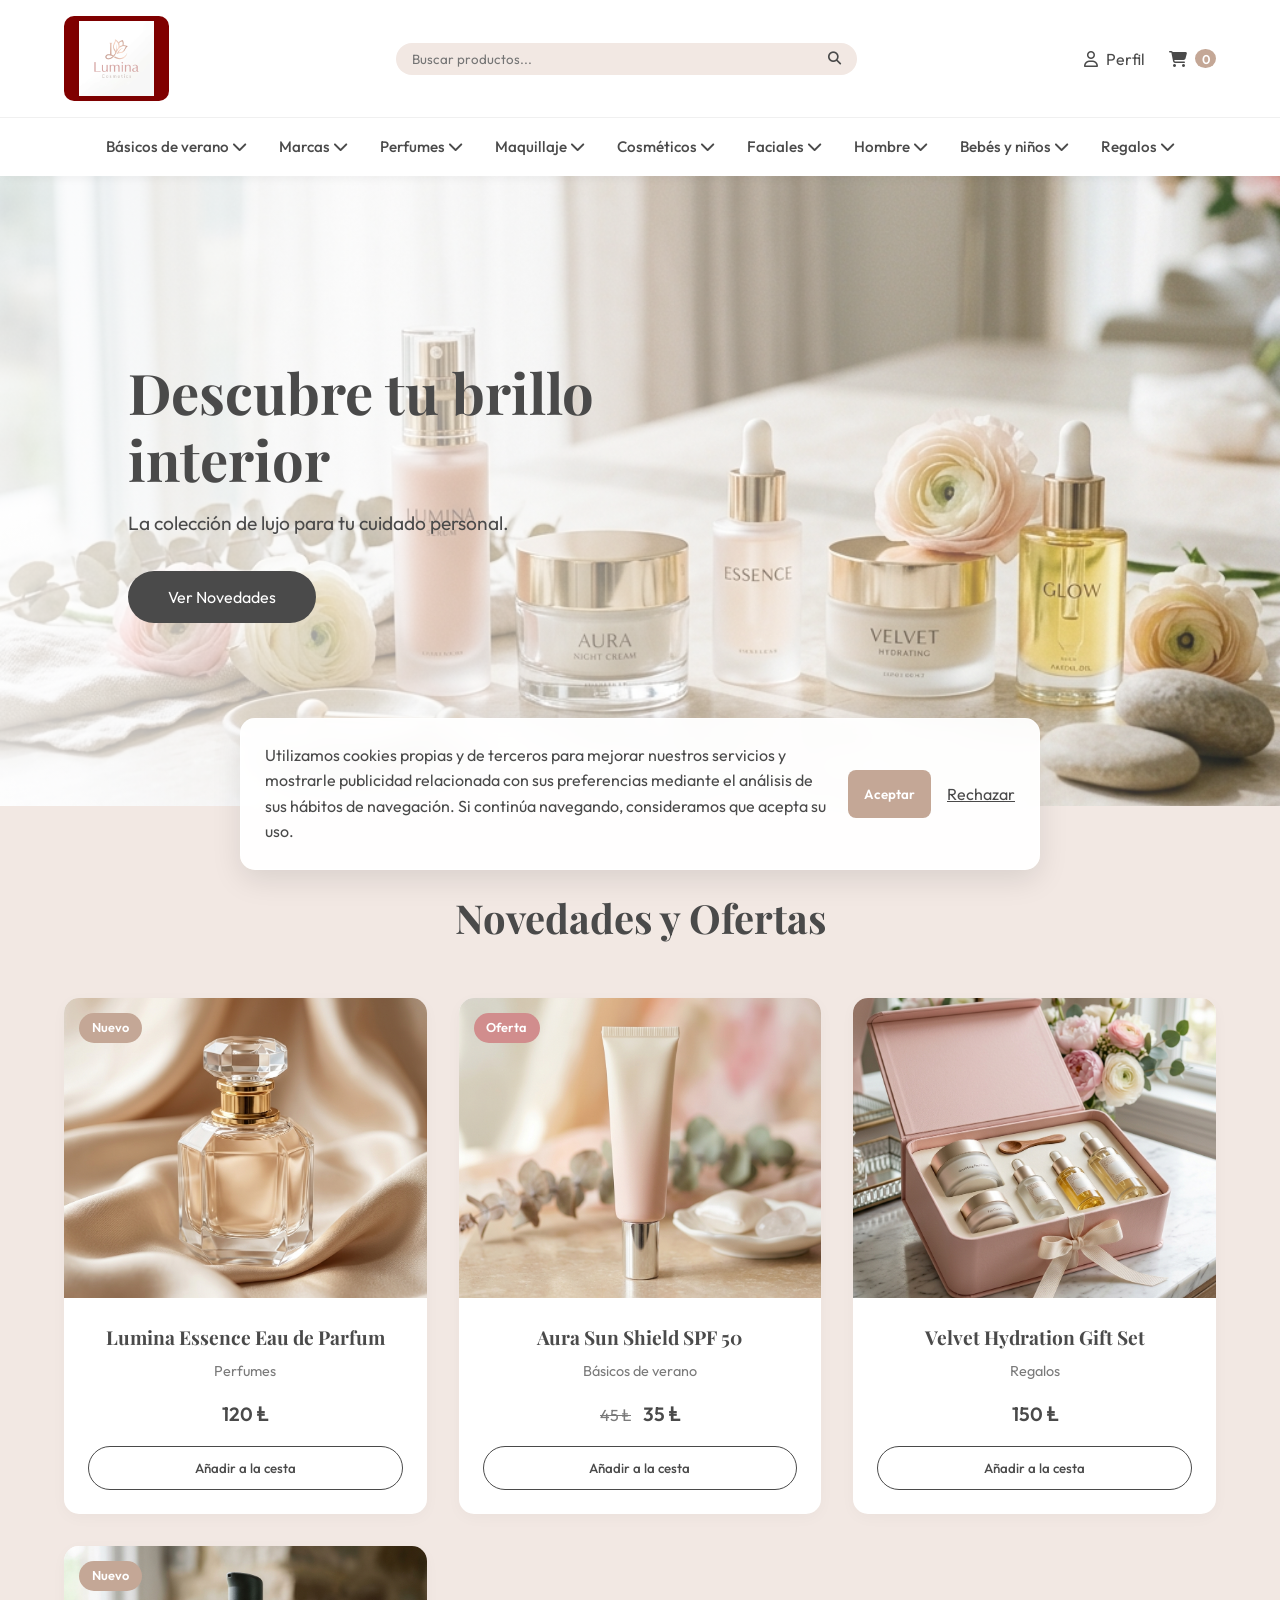
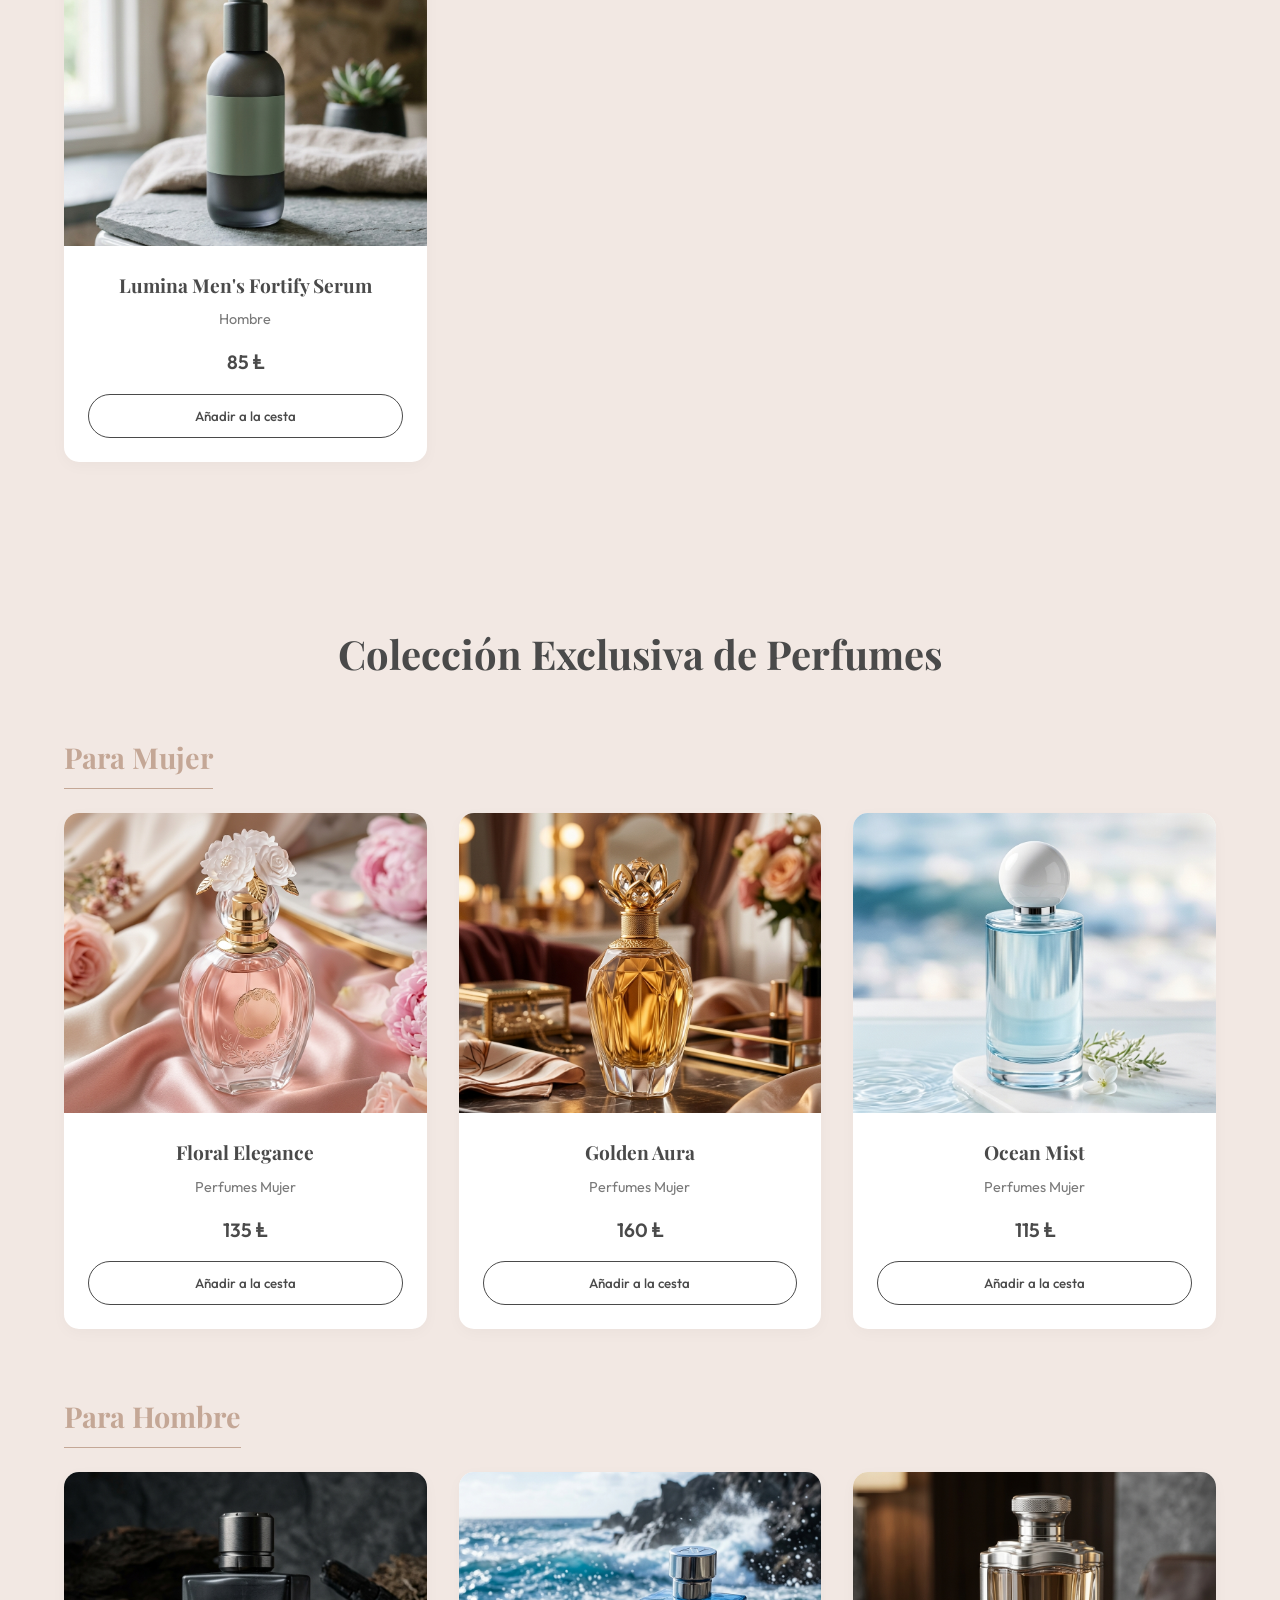
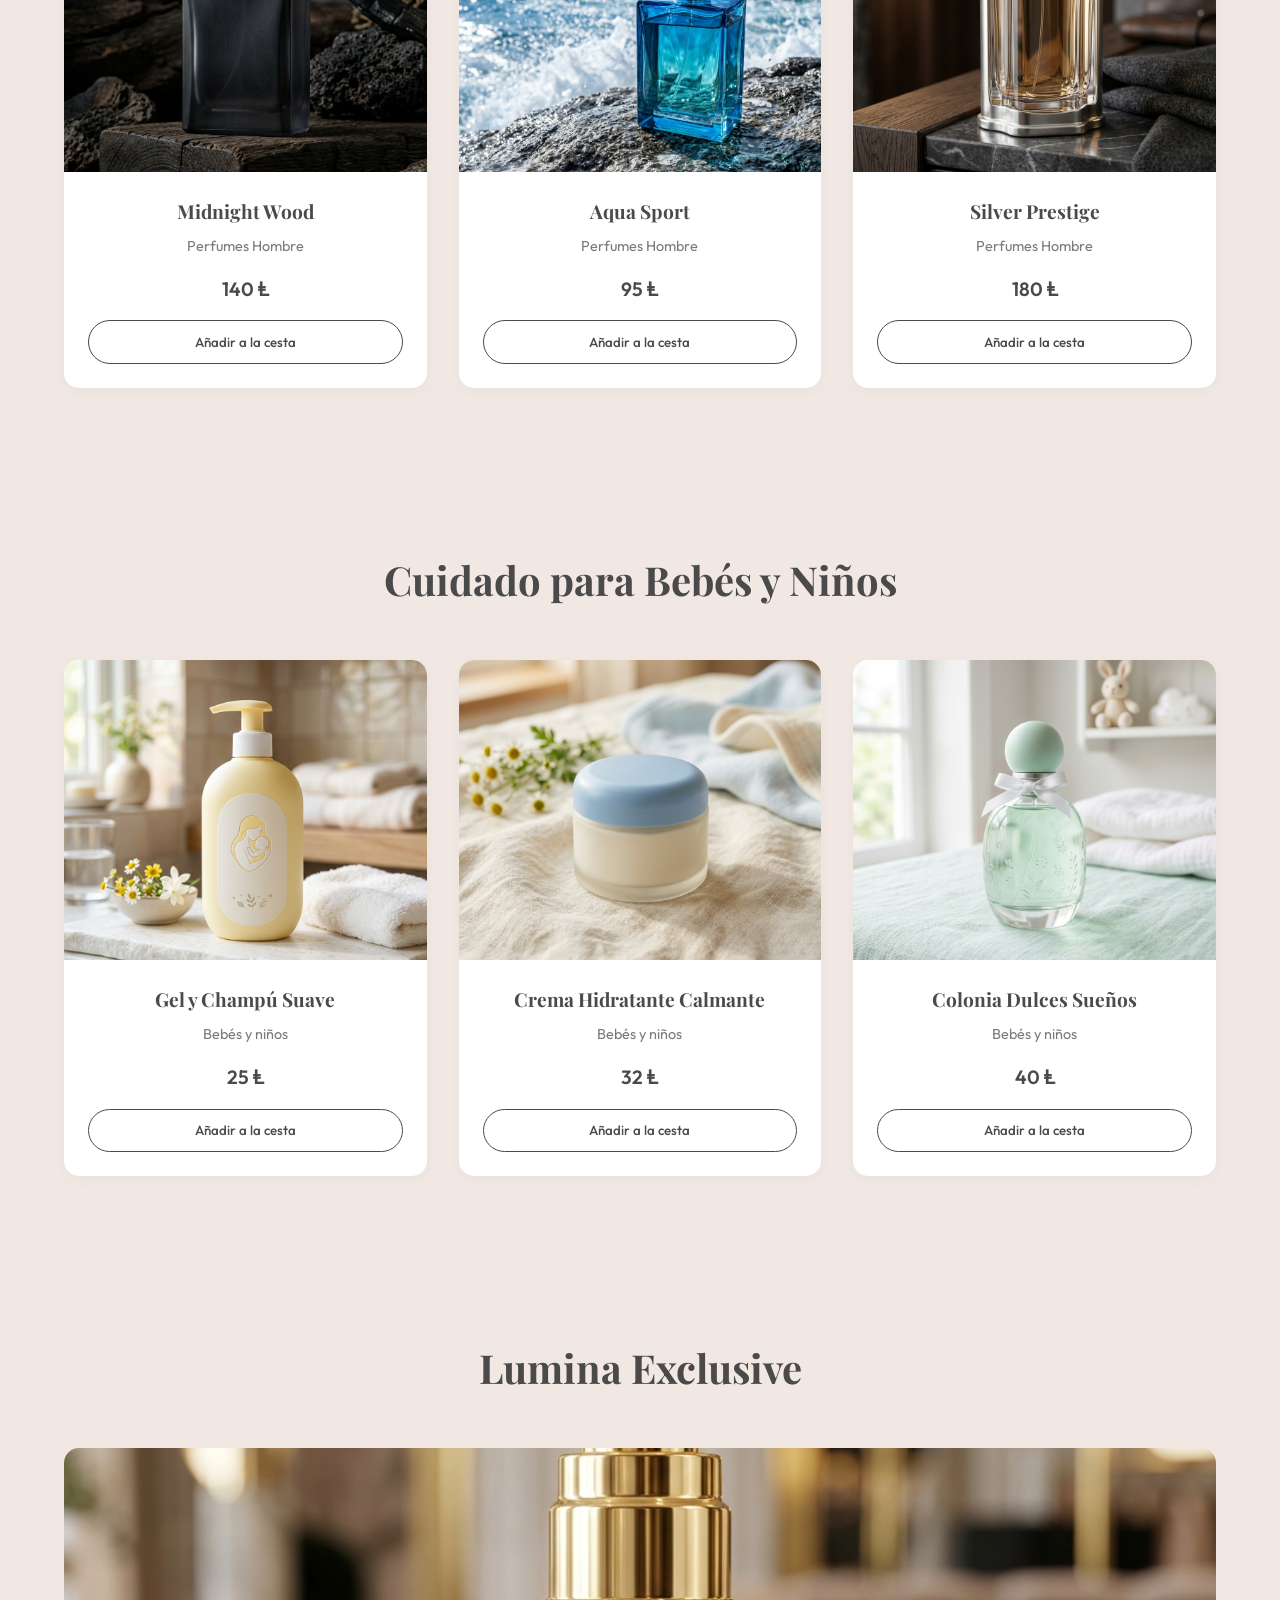
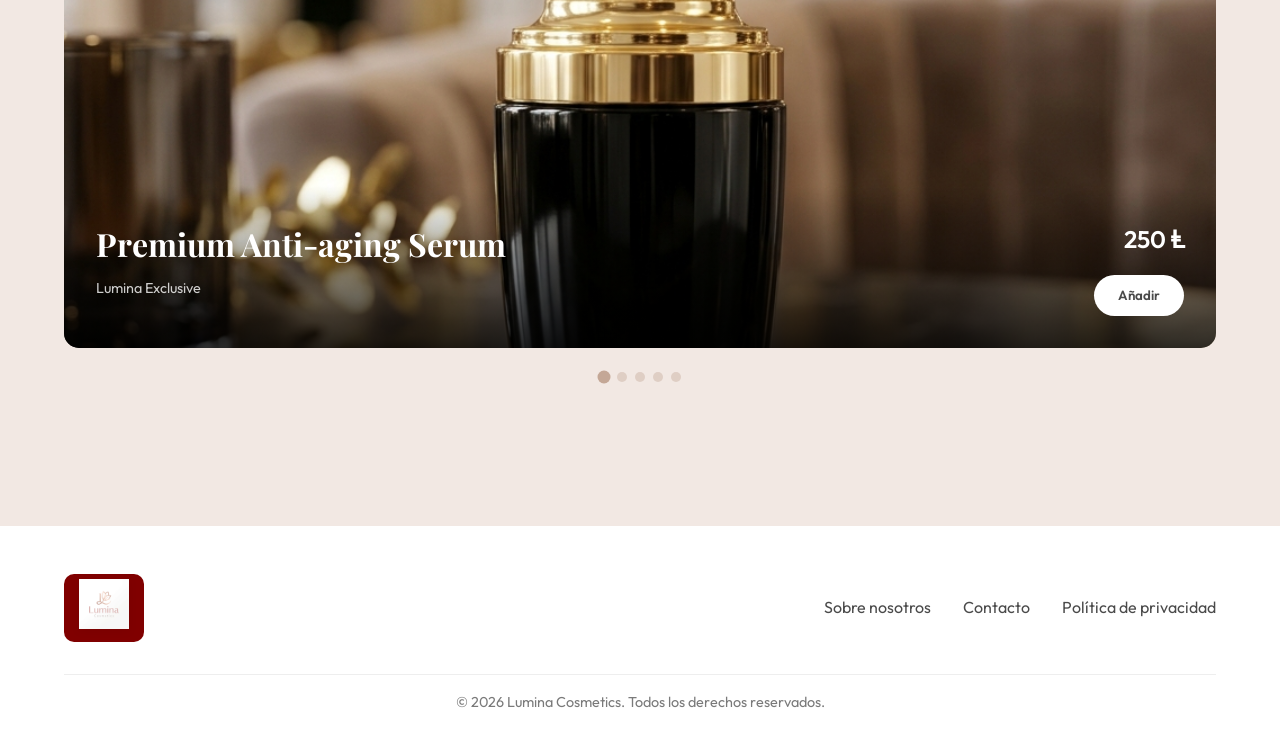
==== commit d18e3354: "Añadir puntos indicadores de paginación al slider de productos" ====
--- a/projects/e-commerce/index.html
+++ b/projects/e-commerce/index.html
@@ -2,9 +2,9 @@
 <html lang="es">
 <head>
     <meta charset="UTF-8">
-    <meta name="viewport" content="width=1200">
+    <meta name="viewport" content="width=device-width, initial-scale=1.0">
     <title>Lumina Cosmetics</title>
-    <link rel="stylesheet" href="style.css">
+    <link rel="stylesheet" href="style.css?v=5">
     <!-- Font Awesome for icons -->
     <link rel="stylesheet" href="https://cdnjs.cloudflare.com/ajax/libs/font-awesome/6.4.0/css/all.min.css">
 </head>
@@ -411,6 +411,15 @@
                         </div>
                     </div>
                 </div>
+            </div>
+            
+            <!-- Indicadores de desplazamiento (puntos) -->
+            <div class="slider-dots">
+                <span class="dot active"></span>
+                <span class="dot"></span>
+                <span class="dot"></span>
+                <span class="dot"></span>
+                <span class="dot"></span>
             </div>
         </section>
     </main>
@@ -509,6 +518,6 @@
         </div>
     </div>
 
-    <script src="script.js"></script>
+    <script src="script.js?v=2"></script>
 </body>
 </html>
--- a/projects/e-commerce/style.css
+++ b/projects/e-commerce/style.css
@@ -433,6 +433,27 @@
     background-color: var(--bg-color);
 }
 
+/* Slider Dots */
+.slider-dots {
+    display: flex;
+    justify-content: center;
+    gap: 8px;
+    margin-top: 1.5rem;
+}
+
+.slider-dots .dot {
+    width: 10px;
+    height: 10px;
+    border-radius: 50%;
+    background-color: rgba(196, 167, 150, 0.4); /* accent color half transparent */
+    transition: all 0.3s ease;
+}
+
+.slider-dots .dot.active {
+    background-color: var(--accent-color);
+    transform: scale(1.3);
+}
+
 .products-grid {
     display: grid;
     grid-template-columns: repeat(auto-fit, minmax(280px, 1fr));
@@ -747,7 +768,76 @@
     font-size: 0.9rem;
 }
 
-/* Responsive (Removido para forzar vista de escritorio) */
+/* Responsive */
+@media (max-width: 768px) {
+    .header-container {
+        flex-direction: column;
+        gap: 1rem;
+    }
+
+    .search-bar {
+        width: 100%;
+    }
+
+    .nav-links {
+        flex-direction: row;
+        flex-wrap: nowrap;
+        overflow-x: auto;
+        justify-content: flex-start;
+        padding-bottom: 0.5rem;
+        gap: 1.5rem;
+        -webkit-overflow-scrolling: touch;
+        scrollbar-width: none; /* Firefox */
+    }
+    .nav-links::-webkit-scrollbar {
+        display: none; /* Chrome/Safari */
+    }
+
+    .hero-content h1 {
+        font-size: 2.5rem;
+    }
+
+    .hero-content p {
+        font-size: 1rem;
+    }
+
+    .full-slide {
+        display: flex;
+        flex-direction: column;
+    }
+
+    .full-slide img {
+        height: 250px;
+    }
+
+    .slide-info {
+        position: relative;
+        background: var(--text-color);
+        flex-direction: column;
+        align-items: center;
+        text-align: center;
+        gap: 1rem;
+        padding: 1.5rem;
+    }
+
+    .slide-action {
+        text-align: center;
+        width: 100%;
+    }
+
+    .slide-info h3 {
+        font-size: 1.5rem;
+    }
+
+    .product-image {
+        height: 250px;
+    }
+
+    .footer-content {
+        flex-direction: column;
+        text-align: center;
+    }
+}
 
 /* Cookie Banner */
 .cookie-banner {
